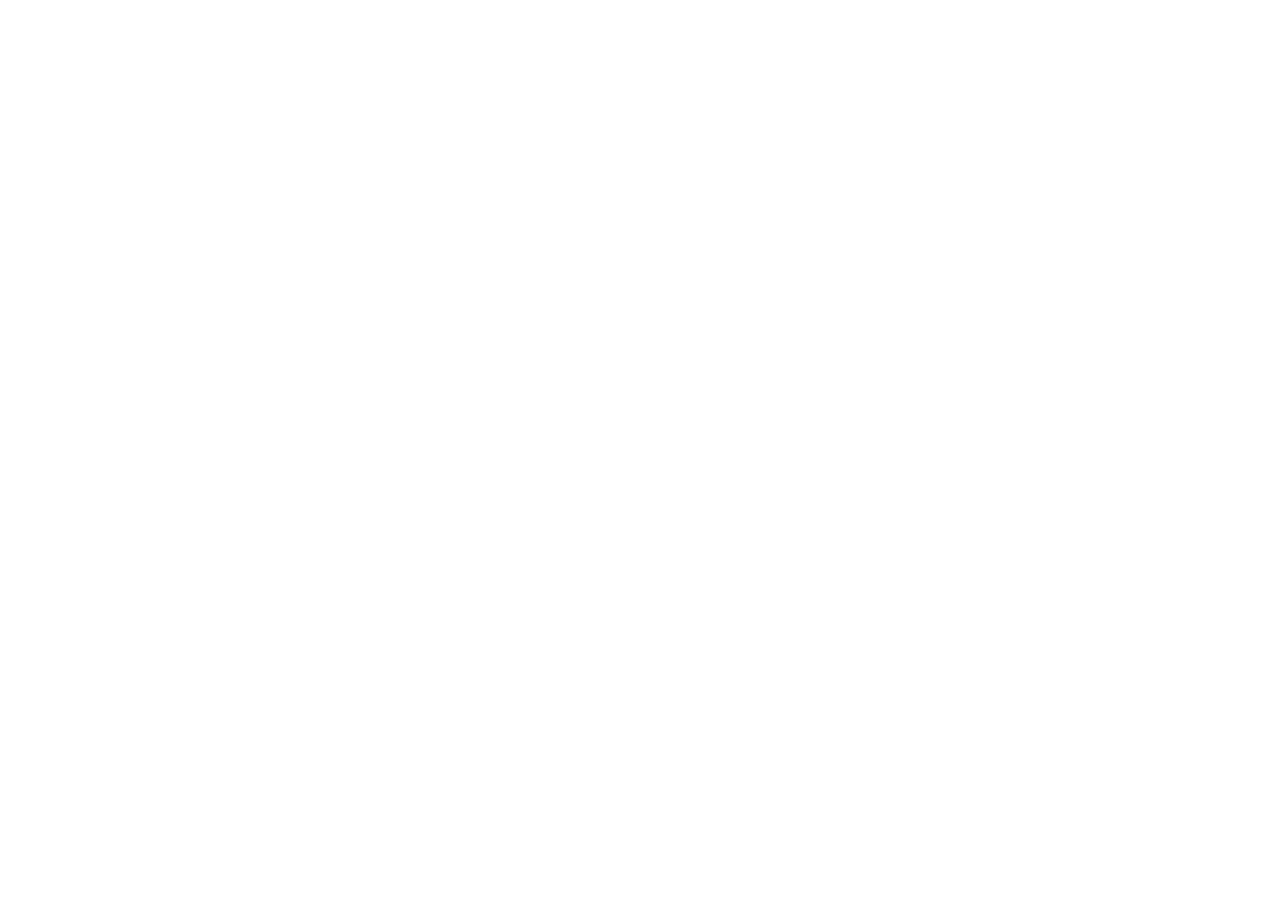
==== index.html @ 7b96325c "Added index, styles, normalize, images" ====
<!DOCTYPE html>
<html lang="en">
<head>
    <meta charset="UTF-8">
    <meta name="viewport" content="width=device-width, initial-scale=1.0">
    <link rel="stylesheet" href="styles/normalize.css">
    <link rel="stylesheet" href="styles/index.css">


    <title>Placeholder</title>
</head>

<body>
</body>
</html>
---- styles/index.css ----
* { 
    box-sizing: border-box; 
}

body {
  background-color: white;
  margin: 0;
  font-family: 'Poppins', sans-serif;
  min-height: 100vh;
}

.header {
  display: flex;
  align-items: center;
  justify-content: space-between;
  padding: 24px 80px;
  position: relative;
}

.logo {
  display: block;
  height: 32px;
  width: auto;
}

.nav {
  display: flex;
  align-items: center;
  gap: 32px;
}

.nav__list {
  display: flex;
  gap: 24px;
  list-style: none;
  margin: 0;
  padding: 0;
  font-weight: normal;
  font-size: 14px;
  line-height: 28px;
}

.nav__list a {
  text-decoration: none;
  color: #2F281E;
}

.nav__actions {
  display: flex;
  gap: 14px;
  align-items: center;
}

.section1 {
  display: flex;
  align-items: center;
  justify-content: space-between;
  max-width: 1126px;
  margin: 0 auto;
  padding: 48px 24px;
  gap: 40px;
}

.section1__content {
  max-width: 460px;
}

.headline {
  font-weight: bold;
  font-size: 44px;
  line-height: 54px;
  margin: 0 0 20px;
  width: auto;
  height: auto;
}

.section1__text {
  font-size: 18px;
  font-weight: normal;
  letter-spacing: 0px;
  line-height: 28px;
  margin: 0 0 28px;
  width: auto;
  height: auto;
}

.section1__actions {
  display: flex;
  align-items: center;
  gap: 24px;
}

.jump {
  width: 520px;
  max-width: 100%;
  height: auto;
  display: block;
}

.signin {
  height: 46px;
  width: 102px;
  background-color: white;
  font-family: 'Poppins', sans-serif;
  font-weight: bold;
  border: 1px solid #BCD0E5;
  border-radius: 4px;
}

.signup {
  background-color: #FF9900;
  color: white;
  width: 110px;
  height: 46px;
  border: 1px solid #FF9900;
  border-radius: 4px;
  font-weight: bold;
}

.getstarted {
  background-color: #FF9900;
  color: white;
  width: 175px;
  height: 53px;
  border: none;
  border-radius: 4px;
  font-weight: bold;
}

.centered {
    justify-self: center;
}

.watchvideo {
  color: #FF9900;
  font-weight: bold;
  text-decoration: underline;
}

.section2 {
  max-width: 1126px;
  margin: 0 auto;
  padding: 80px 24px;
}

.headline__secondary {
  font-size: 36px;
  font-weight: bold;
  text-align: center;
  margin: 0 auto 50px;
  max-width: 540px;
  line-height: 54px;
  padding: 0;
  height: auto;
}

.layout--features {
  display: flex;
  justify-content: space-between;
  align-items: flex-start;
  gap: 60px;
  margin: 0 auto 50px;
}

.feature {
  width: 240px;
}

.feature__icon {
  width: 50px;
  height: 50px;
  border-radius: 12px;
  margin-bottom: 18px;
  display: flex;
  align-items: center;
  justify-content: center;
  color: white;
  font-weight: bold;
}

.feature__icon--purple { background: #7752BE; }
.feature__icon--yellow { background: #FAB005; }
.feature__icon--red { background: #F03E3D; }
.feature__icon--blue { background: #4DADF7; }

.section2__header {
  font-size: 16px;
  font-weight: bold;
  margin-bottom: 12px;
}

.section3 {
    display: flex;
    max-width: 1126px;
    margin: 0 auto;
    padding: 48px 24px;
    gap: 40px;
}

.section3__text--columnize {
    flex-direction: column;
}

.section3__intro {
    max-width: 486px;
    max-height: 181px;
    padding: auto;
}

.section3__text {
    font-size: 16px;
    font-weight: medium;
    line-height: 26px;
}

.section3__textbox {
    width: 486px;
    height: 90px;
    padding-top: auto;
}

.headline__third {
    font-size: 36px;
    font-weight: bold;
    max-width: 385px;
    line-height: auto;
    max-height: 54px;

}

.teach {
    width: 520px;
    max-width: 100%;
    height: 574px;
    justify-self: right;
}

.feature__text {
  font-size: 14px;
  line-height: 26px;
  margin: 0;
  color: #544837;
}

.section3__header {
    font-size: 16px;
    font-weight: bold;
}

.section4 {
    display: flex;
    max-width: 1121px;
    margin: 0 auto;
    padding: 48px 24px;
    gap: 40px;
    max-height: 521px;
    flex-direction: column;
    flex-wrap: wrap;
}

.section4__intro {
    max-width: 486px;
    max-height: 181px;
    padding: auto;
}

.headline__fourth {
    font-size: 36px;
    font-weight: bold;
    max-width: 342px;
    line-height: auto;
    max-height: 54px;
}

.section4__text {
    font-size: auto 16px;
    font-weight: medium;
    line-height: 26px;
    letter-spacing: 0px;
    min-width: 430px;
    min-height: 52px;
}

.section__li {
    list-style-image: url(/images/checkmark.svg);
}

.section4__textbox {
    display: flex;
    width: 486px;
    height: 427px;
    padding: auto;
    flex-direction: column;
    align-items: left;
}

.learn {
    display: block;
    min-width: 535px;
    min-height: 521px;
}

.section5 {
    display: flex;
    max-width: 1110px;
    max-height: 609px;
    margin: auto;
    padding: 48px 24px;
    gap: 40px;
    flex-direction: row;
}

.section5__intro {
    max-width: 486px;
    max-height: 181px;
}

.section5__text {
    font-size: 16px;
    line-height: 26px;
}

.section5__textbox {
    width: 486px;
    height: 90px;
    padding: auto;
}

.research {
  min-width: 452px;
  max-width: 100%;
  min-height: 609px;
  display: block;
}

.footer {
    padding: 20px;
    margin: 40px;
    position: relative;
}

.footer__inner {
    min-width: 1096px;
    min-height: 205px;
    margin: auto;
    display: flex;
    justify-content: space-between;
    align-items: flex-start;
    gap: 40px;
}

.footer__col {
    display: flex;
    flex-direction: column;
}

.footer__col--cta {
    width: 325px;
}

.footer__logo {
    height: 32px;
    width: 185px;
    display: block;
}

.footer__header {
    font-size: 20px;
    font-weight: bold;
    color: #2F281E;
    line-height: 30px;
    letter-spacing: 0em;
}

.footer__list {
    list-style: none;
    margin: 0;
    padding: 0;
    display: flex;
    flex-direction: column;
    gap: 10px;
}

.footer__link {
    text-decoration: none;
    color: #544837;
    font-size: 16px;
    line-height: 35px;
}

.footer__CTA-text {
    font-family: 'Gotham', sans-serif;
    margin: 0 0 14px;
    font-size: 20px;
    font-weight: bolder;
    line-height: 30px;
    color: #2F281E;
}

.footer__cta-input {
    height: 48px;
    padding: 0 12px;
    border: 1px solid #BCD0E5;
    font-size: 16px;
    margin-bottom: 14px;
    line-height: 28px;
}

.footer__cta-input::placeholder {
    color: #BCD0E5;
}

.footer__cta-button {
    width: 131px;
    height: 39px;
    background: #FF9900;
    color: #FFFFFF;
    border: none;
    font-size: 16px;
    font-weight: bold;
    line-height: auto;
}

.cta {
  width: 325px;
  height: 199px;
  padding: 20px;
  background: #FFFFFF;
  display: flex;
  flex-direction: column;
  gap: 14px;
  box-sizing: border-box;
  font-family: 'Poppins', sans-serif;
}

.cta__text {
  font-size: 20px;
  font-weight: bold;
  line-height: 22px;
  color: #2F281E;
  margin: 0;
}

.input {
  height: 42px;
  padding: 0 12px;
  font-size: 14px;
  border: 1px solid #BCD0E5;
  border-radius: 4px;
}

.input::placeholder {
  color: #BCD0E5;
}

.signupnow__button {
  min-height: 39px;
  min-width: 131px;
  background: #FF9900;
  color: white;
  border: none;
  font-size: 16px;
  line-height: auto;
  font-weight: bold;
}
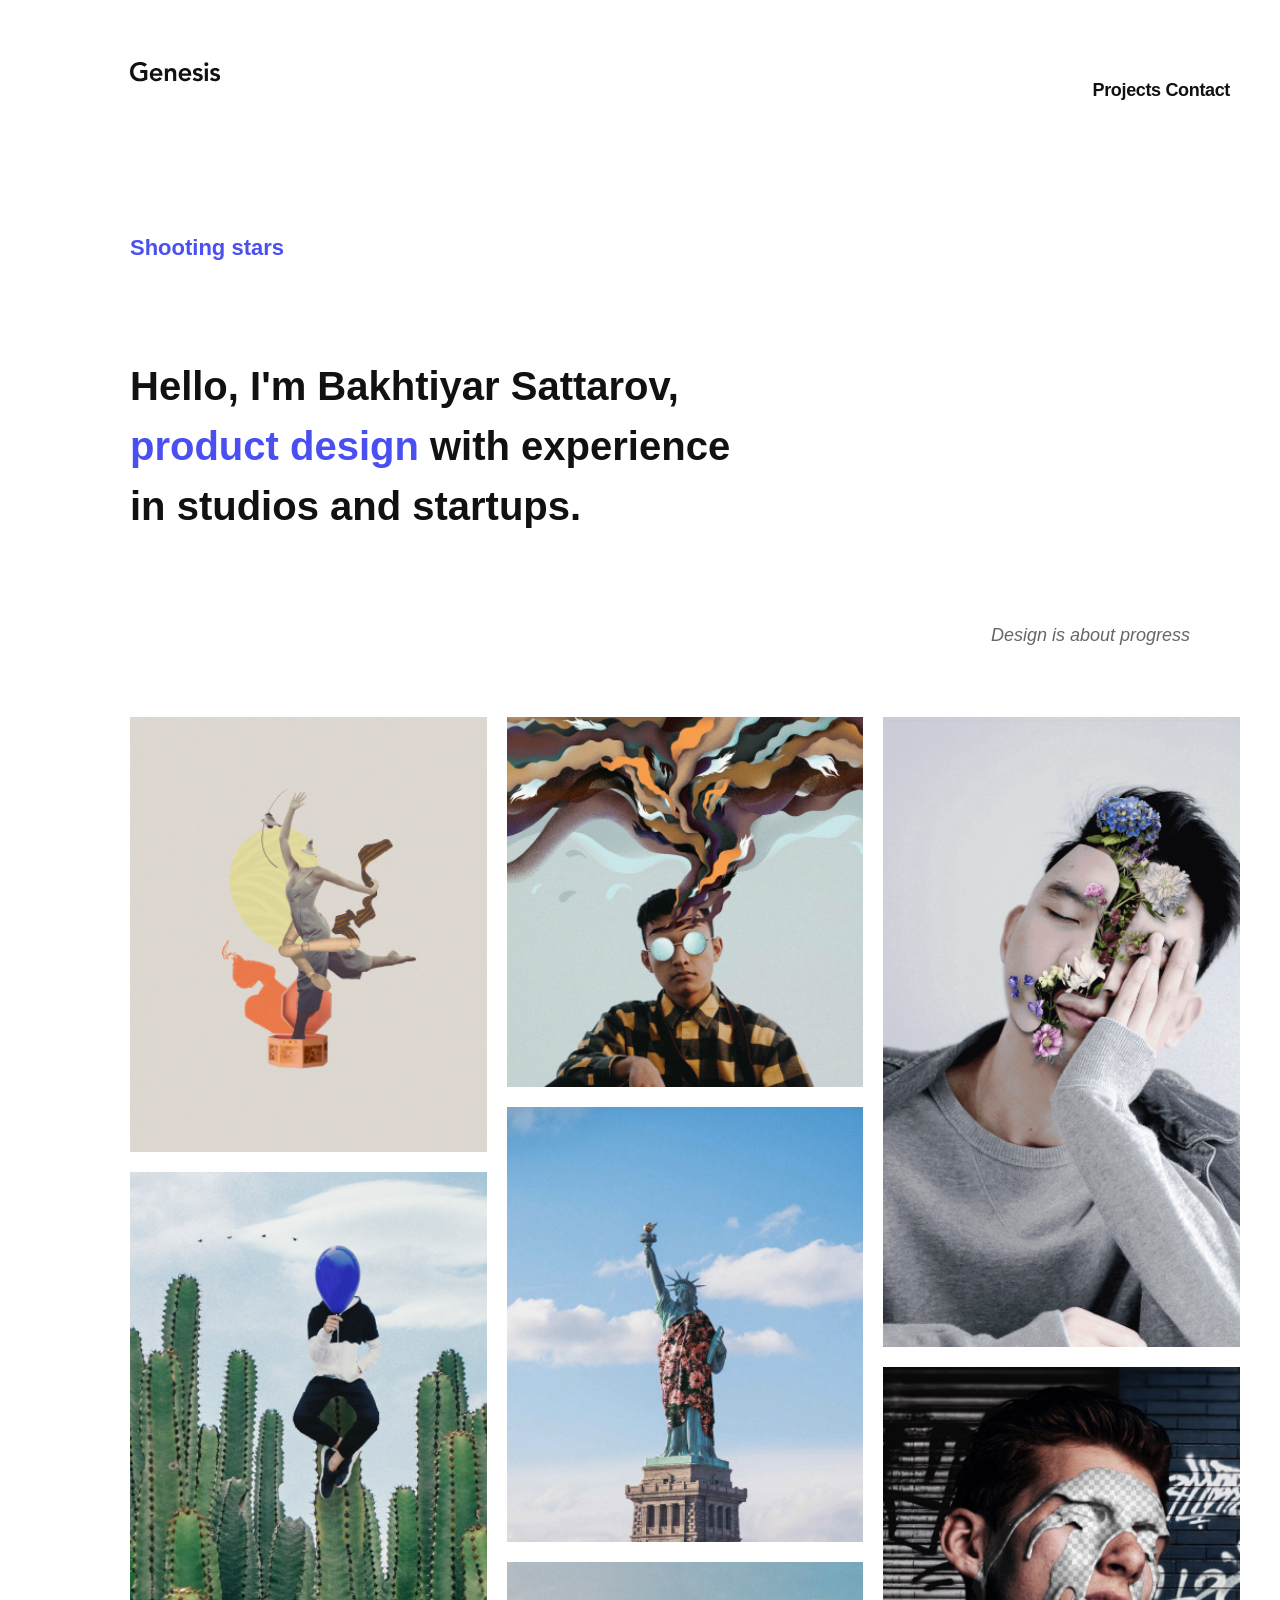
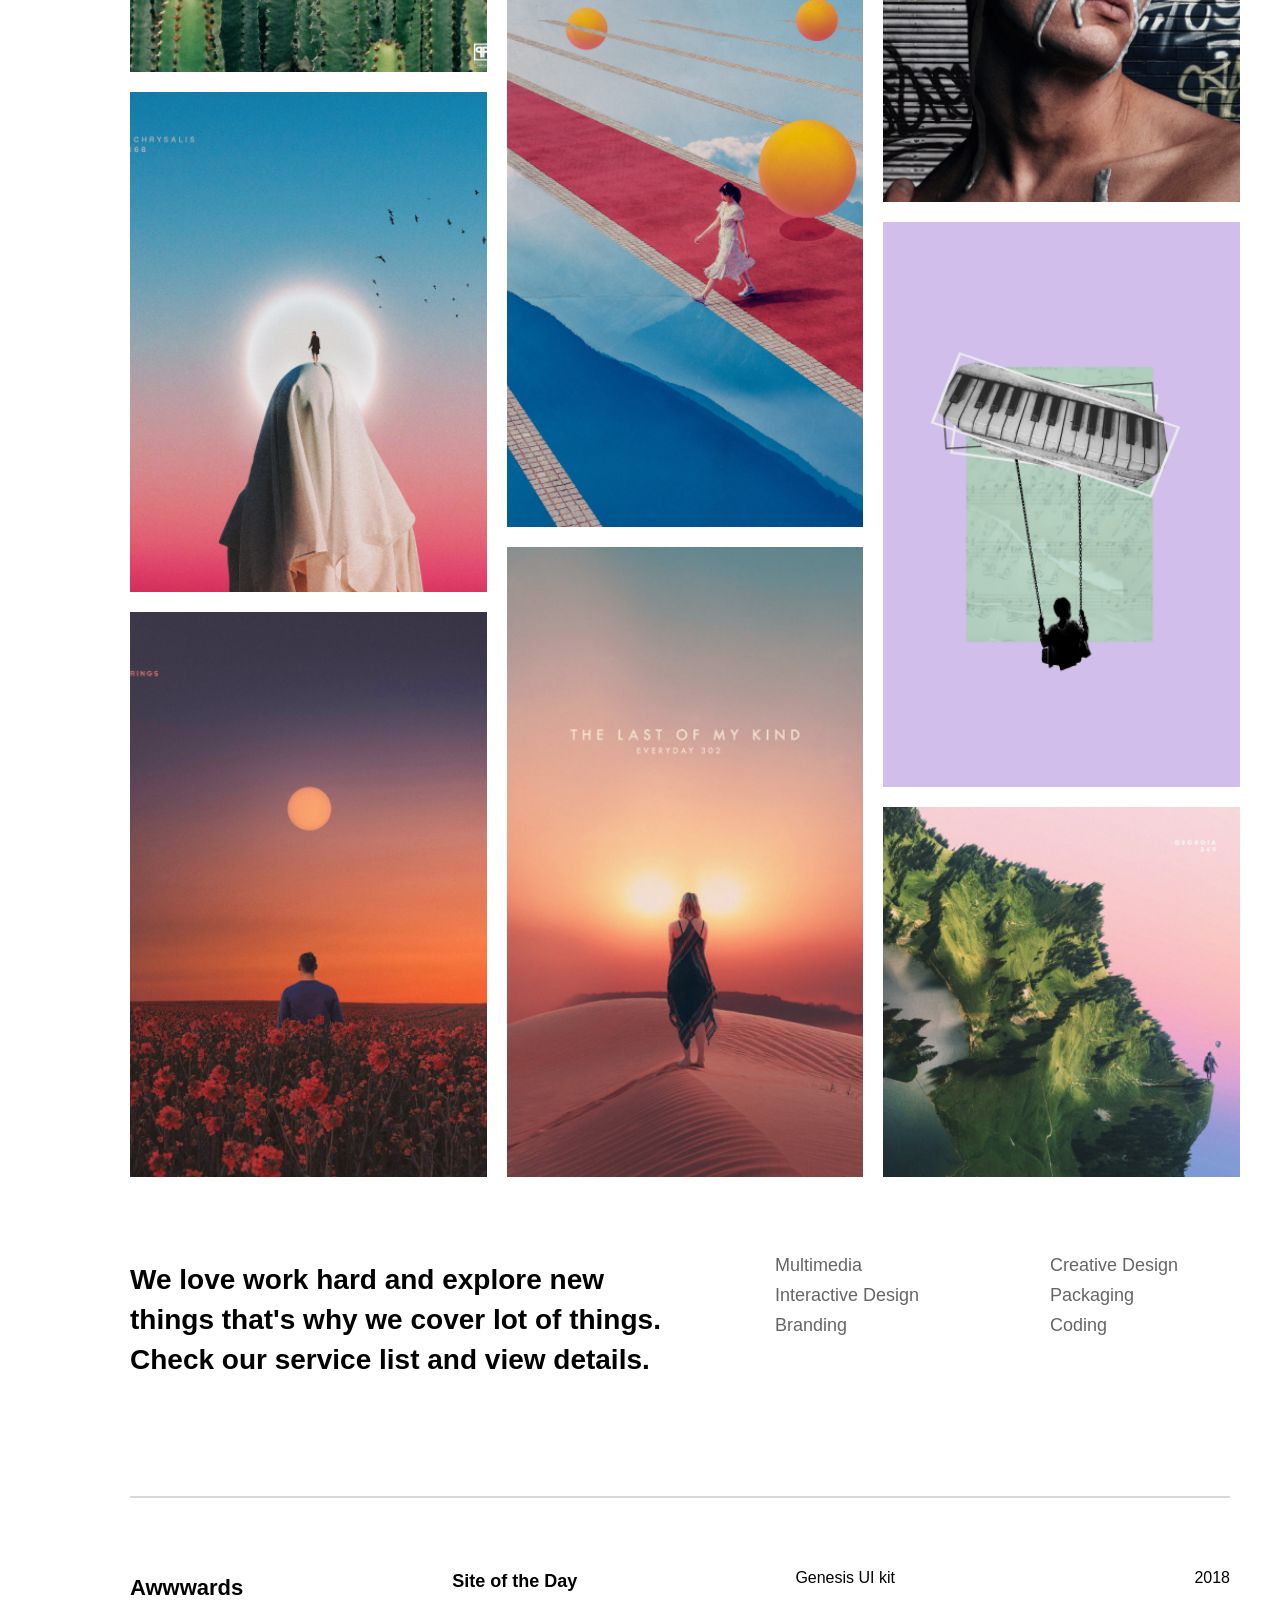
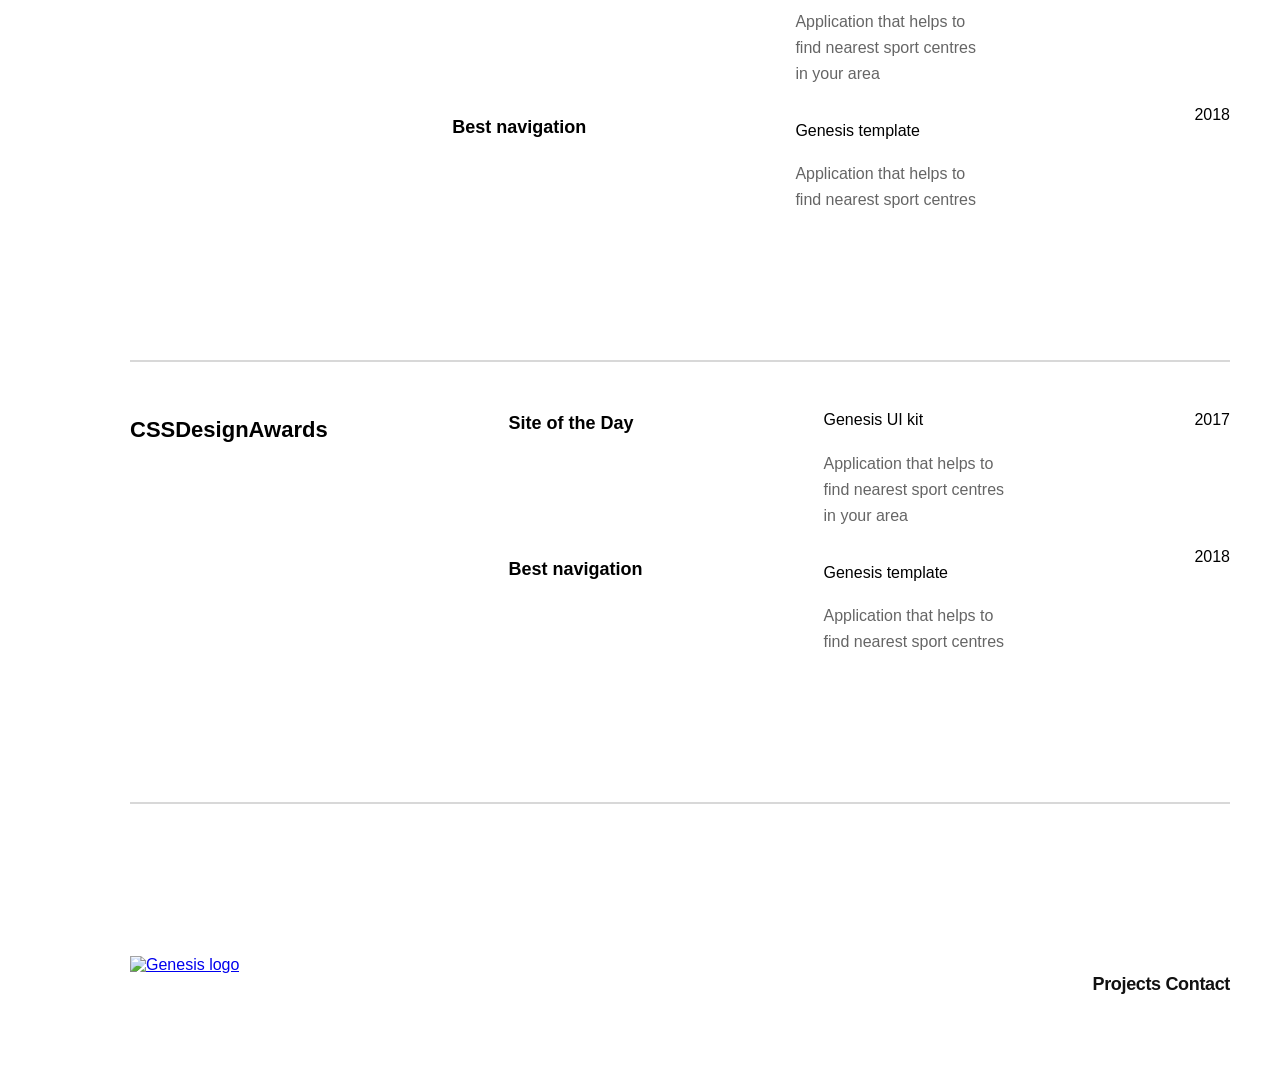
==== commit e9047af6: "Completed all specs eg, contact, project, and index pages all styled through sass" ====
--- a/index.html
+++ b/index.html
@@ -7,9 +7,117 @@
     <link rel="stylesheet" href="styles/index.css">
 
 
-    <title>Placeholder</title>
+    <title>Genesis Design</title>
 </head>
 
 <body>
+    <div class="page-settings">
+        <header class="header">
+            <nav class="nav">
+                <div class="logo">
+                    <a href="index.html"><img src="/images/Logo.svg" alt="logo"></a>
+                </div>
+                <ul class="nav__link">
+                    <li class="nav__li"><a class="nav__link" href="/pages/projects.html">Projects</a></li>
+                    <li class="nav__li"><a class="nav__link" href="/pages/contact.html">Contact</a></li>
+                </ul>
+            </nav>
+        </header>
+        
+        <section class="intro">
+            <p class="intro--blue blue">Shooting stars</p>
+            <p class="intro--heading heading">Hello, I'm Bakhtiyar Sattarov, <span class="blue intro--heading heading">product design</span> with experience in studios and startups.</p>
+            
+            <figure class="subtext">
+                <div class="subtext--text">
+                    Design is about progress
+                </div>
+            </figure>
+        </section>
+
+        <section class="block">
+            <div class="grid">
+                <img src="images/Rectangle.png" class="photo photo1">
+                <img src="images/Rectangle2.png" class="photo photo2">
+                <img src="images/Rectangle3.png" class="photo photo3">
+                <img src="images/Rectangle5.png" class="photo photo4">
+                <img src="images/Rectangle6.png" class="photo photo5">
+                <img src="images/Rectangle7.png" class="photo photo6">
+                <img src="images/Rectangle8.png" class="photo photo7">
+                <img src="images/Rectangle9.png" class="photo photo8">
+                <img src="images/Rectangle10.png" class="photo photo9">
+                <img src="images/Rectangle11.png" class="photo photo10">
+                <img src="images/Rectangle12.png" class="photo photo11">
+                <img src="images/Rectangle13.png" class="photo photo12">
+            </div>
+        </section>
+        
+
+        <section class="description">
+            <p class="description--text">We love work hard and explore new things that's why we cover lot of things. Check our service list and view details.</p>
+            <ul class="column">
+                <li>Multimedia</li>
+                <li>Interactive Design</li>
+                <li>Branding</li>
+            </ul>
+
+            <ul class="column">
+                <li>Creative Design</li>
+                <li>Packaging</li>
+                <li>Coding</li>
+            </ul>
+        </section>
+
+        <section class="awards">
+            <div class="awards__container">
+                <div class="awards__container--list">
+                    <p class="awards__header">Awwwards</p>
+                    <div class="awards__names">
+                        <p class="awards__names--top">Site of the Day</p>
+                        <p class="awards__names--top">Best navigation</p>
+                    </div>
+                    <div class="awards__item">
+                        <p class="awards__item--name">Genesis UI kit</p>
+                        <p class="awards__item--text">Application that helps to find nearest sport centres in your area</p>
+                        <p class="awards__item--name">Genesis template</p>
+                        <p class="awards__item--text">Application that helps to find nearest sport centres</p>
+                    </div>
+                    <div class="awards__year">
+                        <p class="awards__year--year">2018</p>
+                        <p class="awards__year--year">2018</p>
+                    </div>
+                </div>
+                <div class="awards__container--list">
+                    <p class="awards__header">CSSDesignAwards</p>
+                    <div class="awards__names">
+                        <p class="awards__names--top">Site of the Day</p>
+                        <p class="awards__names--top">Best navigation</p>
+                    </div>
+                    <div class="awards__item">
+                        <p class="awards__item--name">Genesis UI kit</p>
+                        <p class="awards__item--text">Application that helps to find nearest sport centres in your area</p>
+                        <p class="awards__item--name">Genesis template</p>
+                        <p class="awards__item--text">Application that helps to find nearest sport centres</p>
+                    </div>
+                    <div class="awards__year">
+                        <p class="awards__year--year">2017</p>
+                        <p class="awards__year--year">2018</p>
+                    </div>
+                </div>
+            </div>
+        </section>
+
+        <footer class="footer">
+            <nav class="nav">
+                <div class="logo">
+                    <a href="index.html"><img src="images/logo.svg" alt="Genesis logo"></a>
+                </div>
+                <ul class="nav__link">
+                    <li class="nav__li"><a class="nav__link" href="/pages/projects.html">Projects</a></li>
+                    <li class="nav__li"><a class="nav__link" href="/pages/contact.html">Contact</a></li>
+                </ul>
+            </nav>
+        </footer>
+    </div>
 </body>
 </html>
--- a/styles/index.css
+++ b/styles/index.css
@@ -1,465 +1,280 @@
-* { 
-    box-sizing: border-box; 
+* {
+  box-sizing: border-box;
+}
+
+.page-settings {
+  max-width: 1100px;
+  margin: auto;
+  padding: 0;
+  height: 100%;
+}
+
+.logo {
+  display: block;
+  height: 19px;
+  width: 90px;
+  width: auto;
+}
+
+.header {
+  display: flex;
+  min-height: 180px;
+  align-items: center;
+}
+
+.nav {
+  display: flex;
+  flex-direction: row;
+  min-height: 23px;
+  width: 100%;
+  justify-content: space-between;
+}
+
+.nav__link {
+  display: inline;
+  font-size: 18px;
+  font-weight: bold;
+  text-decoration: none;
+  color: #111111;
+  letter-spacing: -0.35px;
+  list-style: none;
+}
+
+.nav__link:hover {
+  color: #4A4FF2;
+}
+
+.nav__li {
+  display: inline;
+}
+
+.heading {
+  font-size: 40px;
+  color: #111111;
+  font-weight: bold;
+  line-height: 60px;
 }
 
 body {
   background-color: white;
   margin: 0;
-  font-family: 'Poppins', sans-serif;
-  min-height: 100vh;
-}
-
-.header {
-  display: flex;
+  padding: 0;
+  font-family: "Mulish", sans-serif;
+  height: 100vh;
+  min-width: 1360px;
+  width: 100%;
+}
+
+.heading--small {
+  max-width: 495px;
+}
+
+.blue {
+  color: #4A4FF2;
+}
+
+.intro {
+  display: flex;
+  flex-direction: column;
+  margin-top: 3%;
+  margin-bottom: 5%;
+  min-height: 251px;
+  width: 100%;
+}
+
+.intro--blue {
+  font-size: 22px;
+  font-weight: bold;
+  margin-bottom: 5%;
+}
+
+.intro--heading {
+  line-height: 60px;
+  max-width: 635px;
+}
+
+.subtext {
+  display: flex;
+  align-self: flex-end;
+  max-width: 212px;
+  min-height: 34px;
+  padding-top: 3%;
+}
+.subtext .subtext--text {
+  mix-blend-mode: normal;
+  opacity: 0.6;
+  font-size: 18px;
+  font-style: italic;
+}
+
+.block {
+  display: block;
+}
+
+.grid {
+  display: grid;
+  min-width: 1110px;
+  width: 100%;
+  gap: 20px;
+  margin-bottom: 5%;
+  grid-template-columns: repeat(9, 1fr);
+  grid-template-rows: repeat(32, 5vh);
+}
+.grid .photo1 {
+  grid-column: 1/4;
+  grid-row: 1/8;
+}
+.grid .photo2 {
+  grid-column: 4/7;
+  grid-row: 1/7;
+}
+.grid .photo3 {
+  grid-column: 7/10;
+  grid-row: 1/11;
+}
+.grid .photo4 {
+  grid-column: 1/4;
+  grid-row: 8/16;
+}
+.grid .photo5 {
+  grid-column: 4/7;
+  grid-row: 7/14;
+}
+.grid .photo6 {
+  grid-column: 7/10;
+  grid-row: 11/18;
+}
+.grid .photo7 {
+  grid-column: 1/4;
+  grid-row: 16/24;
+}
+.grid .photo8 {
+  grid-column: 4/7;
+  grid-row: 14/23;
+}
+.grid .photo9 {
+  grid-column: 7/10;
+  grid-row: 18/27;
+}
+.grid .photo10 {
+  grid-column: 1/4;
+  grid-row: 24/33;
+}
+.grid .photo11 {
+  grid-column: 4/7;
+  grid-row: 23/33;
+}
+.grid .photo12 {
+  grid-column: 7/10;
+  grid-row: 27/33;
+}
+.grid .photo {
+  width: 100%;
+  height: 100%;
+  object-fit: cover;
+}
+
+.description {
+  display: flex;
+  flex-direction: row;
+  width: 100%;
+  justify-content: space-between;
+  margin-bottom: 8%;
+}
+.description .description--text {
+  width: 50%;
+  min-height: 106px;
+  font-size: 28px;
+  line-height: 40px;
+  font-weight: bold;
+}
+
+.column {
+  width: 20%;
+  font-size: 18px;
+  line-height: 30px;
+  mix-blend-mode: normal;
+  opacity: 0.6;
+  font-weight: lighter;
+  list-style: none;
+}
+
+.awards {
+  border-top: 2px solid #D8D8D8;
+  padding-top: 5%;
+  padding-bottom: 5%;
+  width: 100%;
+}
+
+.awards__container {
+  display: flex;
+  flex-direction: column;
+}
+
+.awards__container--list {
+  display: flex;
+  flex-direction: row;
+  justify-content: space-between;
+  min-height: 409px;
+  border-bottom: 2px solid #D8D8D8;
+  padding-bottom: 3%;
+  margin-bottom: 3%;
+}
+
+.awards__header {
+  font-size: 22px;
+  font-weight: bold;
+}
+
+.awards__names--top {
+  font-size: 18px;
+  margin-bottom: 80%;
+}
+
+.awards__names {
+  font-weight: bold;
+  display: flex;
+  flex-wrap: wrap;
+  flex-direction: column;
+}
+
+.awards__item {
+  display: flex;
+  flex-wrap: wrap;
+  flex-direction: column;
+  align-items: stretch;
+  min-height: 110px;
+}
+
+.awards__item--name {
+  font-size: 16px;
+  font-weight: 400;
+  margin-bottom: 3%;
+}
+
+.awards__item--text {
+  margin-bottom: 10%;
+  max-width: 190px;
+  mix-blend-mode: normal;
+  opacity: 0.6;
+  line-height: 26px;
+}
+
+.awards__year {
+  display: flex;
+  flex-direction: column;
+}
+
+.awards__year--year {
+  font-size: 16px;
+  min-height: 110px;
+  margin-bottom: 30%;
+}
+
+.footer {
+  display: flex;
+  min-height: 184px;
   align-items: center;
-  justify-content: space-between;
-  padding: 24px 80px;
-  position: relative;
-}
-
-.logo {
-  display: block;
-  height: 32px;
-  width: auto;
-}
-
-.nav {
-  display: flex;
-  align-items: center;
-  gap: 32px;
-}
-
-.nav__list {
-  display: flex;
-  gap: 24px;
-  list-style: none;
-  margin: 0;
-  padding: 0;
-  font-weight: normal;
-  font-size: 14px;
-  line-height: 28px;
-}
-
-.nav__list a {
-  text-decoration: none;
-  color: #2F281E;
-}
-
-.nav__actions {
-  display: flex;
-  gap: 14px;
-  align-items: center;
-}
-
-.section1 {
-  display: flex;
-  align-items: center;
-  justify-content: space-between;
-  max-width: 1126px;
-  margin: 0 auto;
-  padding: 48px 24px;
-  gap: 40px;
-}
-
-.section1__content {
-  max-width: 460px;
-}
-
-.headline {
-  font-weight: bold;
-  font-size: 44px;
-  line-height: 54px;
-  margin: 0 0 20px;
-  width: auto;
-  height: auto;
-}
-
-.section1__text {
-  font-size: 18px;
-  font-weight: normal;
-  letter-spacing: 0px;
-  line-height: 28px;
-  margin: 0 0 28px;
-  width: auto;
-  height: auto;
-}
-
-.section1__actions {
-  display: flex;
-  align-items: center;
-  gap: 24px;
-}
-
-.jump {
-  width: 520px;
-  max-width: 100%;
-  height: auto;
-  display: block;
-}
-
-.signin {
-  height: 46px;
-  width: 102px;
-  background-color: white;
-  font-family: 'Poppins', sans-serif;
-  font-weight: bold;
-  border: 1px solid #BCD0E5;
-  border-radius: 4px;
-}
-
-.signup {
-  background-color: #FF9900;
-  color: white;
-  width: 110px;
-  height: 46px;
-  border: 1px solid #FF9900;
-  border-radius: 4px;
-  font-weight: bold;
-}
-
-.getstarted {
-  background-color: #FF9900;
-  color: white;
-  width: 175px;
-  height: 53px;
-  border: none;
-  border-radius: 4px;
-  font-weight: bold;
-}
-
-.centered {
-    justify-self: center;
-}
-
-.watchvideo {
-  color: #FF9900;
-  font-weight: bold;
-  text-decoration: underline;
-}
-
-.section2 {
-  max-width: 1126px;
-  margin: 0 auto;
-  padding: 80px 24px;
-}
-
-.headline__secondary {
-  font-size: 36px;
-  font-weight: bold;
-  text-align: center;
-  margin: 0 auto 50px;
-  max-width: 540px;
-  line-height: 54px;
-  padding: 0;
-  height: auto;
-}
-
-.layout--features {
-  display: flex;
-  justify-content: space-between;
-  align-items: flex-start;
-  gap: 60px;
-  margin: 0 auto 50px;
-}
-
-.feature {
-  width: 240px;
-}
-
-.feature__icon {
-  width: 50px;
-  height: 50px;
-  border-radius: 12px;
-  margin-bottom: 18px;
-  display: flex;
-  align-items: center;
-  justify-content: center;
-  color: white;
-  font-weight: bold;
-}
-
-.feature__icon--purple { background: #7752BE; }
-.feature__icon--yellow { background: #FAB005; }
-.feature__icon--red { background: #F03E3D; }
-.feature__icon--blue { background: #4DADF7; }
-
-.section2__header {
-  font-size: 16px;
-  font-weight: bold;
-  margin-bottom: 12px;
-}
-
-.section3 {
-    display: flex;
-    max-width: 1126px;
-    margin: 0 auto;
-    padding: 48px 24px;
-    gap: 40px;
-}
-
-.section3__text--columnize {
-    flex-direction: column;
-}
-
-.section3__intro {
-    max-width: 486px;
-    max-height: 181px;
-    padding: auto;
-}
-
-.section3__text {
-    font-size: 16px;
-    font-weight: medium;
-    line-height: 26px;
-}
-
-.section3__textbox {
-    width: 486px;
-    height: 90px;
-    padding-top: auto;
-}
-
-.headline__third {
-    font-size: 36px;
-    font-weight: bold;
-    max-width: 385px;
-    line-height: auto;
-    max-height: 54px;
-
-}
-
-.teach {
-    width: 520px;
-    max-width: 100%;
-    height: 574px;
-    justify-self: right;
-}
-
-.feature__text {
-  font-size: 14px;
-  line-height: 26px;
-  margin: 0;
-  color: #544837;
-}
-
-.section3__header {
-    font-size: 16px;
-    font-weight: bold;
-}
-
-.section4 {
-    display: flex;
-    max-width: 1121px;
-    margin: 0 auto;
-    padding: 48px 24px;
-    gap: 40px;
-    max-height: 521px;
-    flex-direction: column;
-    flex-wrap: wrap;
-}
-
-.section4__intro {
-    max-width: 486px;
-    max-height: 181px;
-    padding: auto;
-}
-
-.headline__fourth {
-    font-size: 36px;
-    font-weight: bold;
-    max-width: 342px;
-    line-height: auto;
-    max-height: 54px;
-}
-
-.section4__text {
-    font-size: auto 16px;
-    font-weight: medium;
-    line-height: 26px;
-    letter-spacing: 0px;
-    min-width: 430px;
-    min-height: 52px;
-}
-
-.section__li {
-    list-style-image: url(/images/checkmark.svg);
-}
-
-.section4__textbox {
-    display: flex;
-    width: 486px;
-    height: 427px;
-    padding: auto;
-    flex-direction: column;
-    align-items: left;
-}
-
-.learn {
-    display: block;
-    min-width: 535px;
-    min-height: 521px;
-}
-
-.section5 {
-    display: flex;
-    max-width: 1110px;
-    max-height: 609px;
-    margin: auto;
-    padding: 48px 24px;
-    gap: 40px;
-    flex-direction: row;
-}
-
-.section5__intro {
-    max-width: 486px;
-    max-height: 181px;
-}
-
-.section5__text {
-    font-size: 16px;
-    line-height: 26px;
-}
-
-.section5__textbox {
-    width: 486px;
-    height: 90px;
-    padding: auto;
-}
-
-.research {
-  min-width: 452px;
-  max-width: 100%;
-  min-height: 609px;
-  display: block;
-}
-
-.footer {
-    padding: 20px;
-    margin: 40px;
-    position: relative;
-}
-
-.footer__inner {
-    min-width: 1096px;
-    min-height: 205px;
-    margin: auto;
-    display: flex;
-    justify-content: space-between;
-    align-items: flex-start;
-    gap: 40px;
-}
-
-.footer__col {
-    display: flex;
-    flex-direction: column;
-}
-
-.footer__col--cta {
-    width: 325px;
-}
-
-.footer__logo {
-    height: 32px;
-    width: 185px;
-    display: block;
-}
-
-.footer__header {
-    font-size: 20px;
-    font-weight: bold;
-    color: #2F281E;
-    line-height: 30px;
-    letter-spacing: 0em;
-}
-
-.footer__list {
-    list-style: none;
-    margin: 0;
-    padding: 0;
-    display: flex;
-    flex-direction: column;
-    gap: 10px;
-}
-
-.footer__link {
-    text-decoration: none;
-    color: #544837;
-    font-size: 16px;
-    line-height: 35px;
-}
-
-.footer__CTA-text {
-    font-family: 'Gotham', sans-serif;
-    margin: 0 0 14px;
-    font-size: 20px;
-    font-weight: bolder;
-    line-height: 30px;
-    color: #2F281E;
-}
-
-.footer__cta-input {
-    height: 48px;
-    padding: 0 12px;
-    border: 1px solid #BCD0E5;
-    font-size: 16px;
-    margin-bottom: 14px;
-    line-height: 28px;
-}
-
-.footer__cta-input::placeholder {
-    color: #BCD0E5;
-}
-
-.footer__cta-button {
-    width: 131px;
-    height: 39px;
-    background: #FF9900;
-    color: #FFFFFF;
-    border: none;
-    font-size: 16px;
-    font-weight: bold;
-    line-height: auto;
-}
-
-.cta {
-  width: 325px;
-  height: 199px;
-  padding: 20px;
-  background: #FFFFFF;
-  display: flex;
-  flex-direction: column;
-  gap: 14px;
-  box-sizing: border-box;
-  font-family: 'Poppins', sans-serif;
-}
-
-.cta__text {
-  font-size: 20px;
-  font-weight: bold;
-  line-height: 22px;
-  color: #2F281E;
-  margin: 0;
-}
-
-.input {
-  height: 42px;
-  padding: 0 12px;
-  font-size: 14px;
-  border: 1px solid #BCD0E5;
-  border-radius: 4px;
-}
-
-.input::placeholder {
-  color: #BCD0E5;
-}
-
-.signupnow__button {
-  min-height: 39px;
-  min-width: 131px;
-  background: #FF9900;
-  color: white;
-  border: none;
-  font-size: 16px;
-  line-height: auto;
-  font-weight: bold;
-}
+}
+
+/*# sourceMappingURL=index.css.map */
